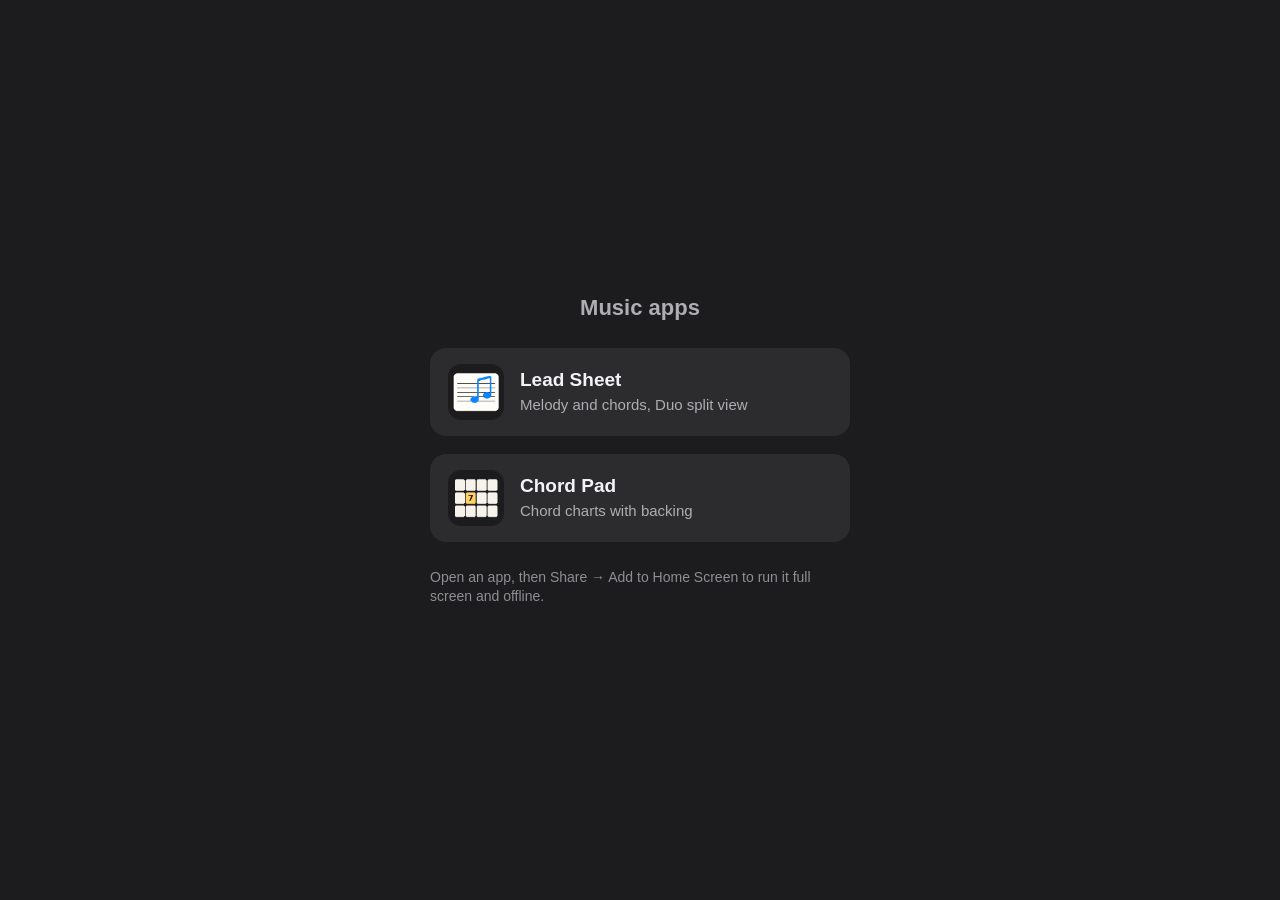
==== index.html @ 5176def5 "Lead Sheet and Chord Pad for GitHub Pages Both apps as static sites with a landing page. tools/stamp" ====
<!DOCTYPE html>
<html lang="en">
<head>
<meta charset="utf-8">
<meta name="viewport" content="width=device-width, initial-scale=1, viewport-fit=cover">
<meta name="theme-color" content="#1c1c1e">
<title>Music apps</title>
<link rel="icon" type="image/png" href="lead-sheet/icons/icon-192.png">
<style>
  :root { color-scheme: dark; }
  body { margin: 0; min-height: 100vh; background: #1c1c1e; color: #f2f2f7; font: 17px/1.4 -apple-system, BlinkMacSystemFont, "Segoe UI", sans-serif;
    display: flex; flex-direction: column; align-items: center; justify-content: center; gap: 18px;
    padding: max(24px, env(safe-area-inset-top)) 20px max(24px, env(safe-area-inset-bottom)); box-sizing: border-box; }
  h1 { font-size: 22px; font-weight: 600; margin: 0 0 6px; color: #aeaeb2; }
  a.app { display: flex; align-items: center; gap: 16px; width: min(420px, 100%); box-sizing: border-box; padding: 16px 18px;
    background: #2c2c2e; border-radius: 16px; color: inherit; text-decoration: none; }
  a.app:active { background: #3a3a3c; }
  a.app img { width: 56px; height: 56px; border-radius: 13px; }
  a.app b { display: block; font-size: 19px; }
  a.app span { color: #aeaeb2; font-size: 15px; }
  p.tip { width: min(420px, 100%); color: #8e8e93; font-size: 14px; margin: 8px 0 0; }
</style>
</head>
<body>
  <h1>Music apps</h1>
  <a class="app" href="lead-sheet/"><img src="lead-sheet/icons/icon-180.png" alt=""><div><b>Lead Sheet</b><span>Melody and chords, Duo split view</span></div></a>
  <a class="app" href="chord-pad/"><img src="chord-pad/icons/icon-180.png" alt=""><div><b>Chord Pad</b><span>Chord charts with backing</span></div></a>
  <p class="tip">Open an app, then Share → Add to Home Screen to run it full screen and offline.</p>
</body>
</html>
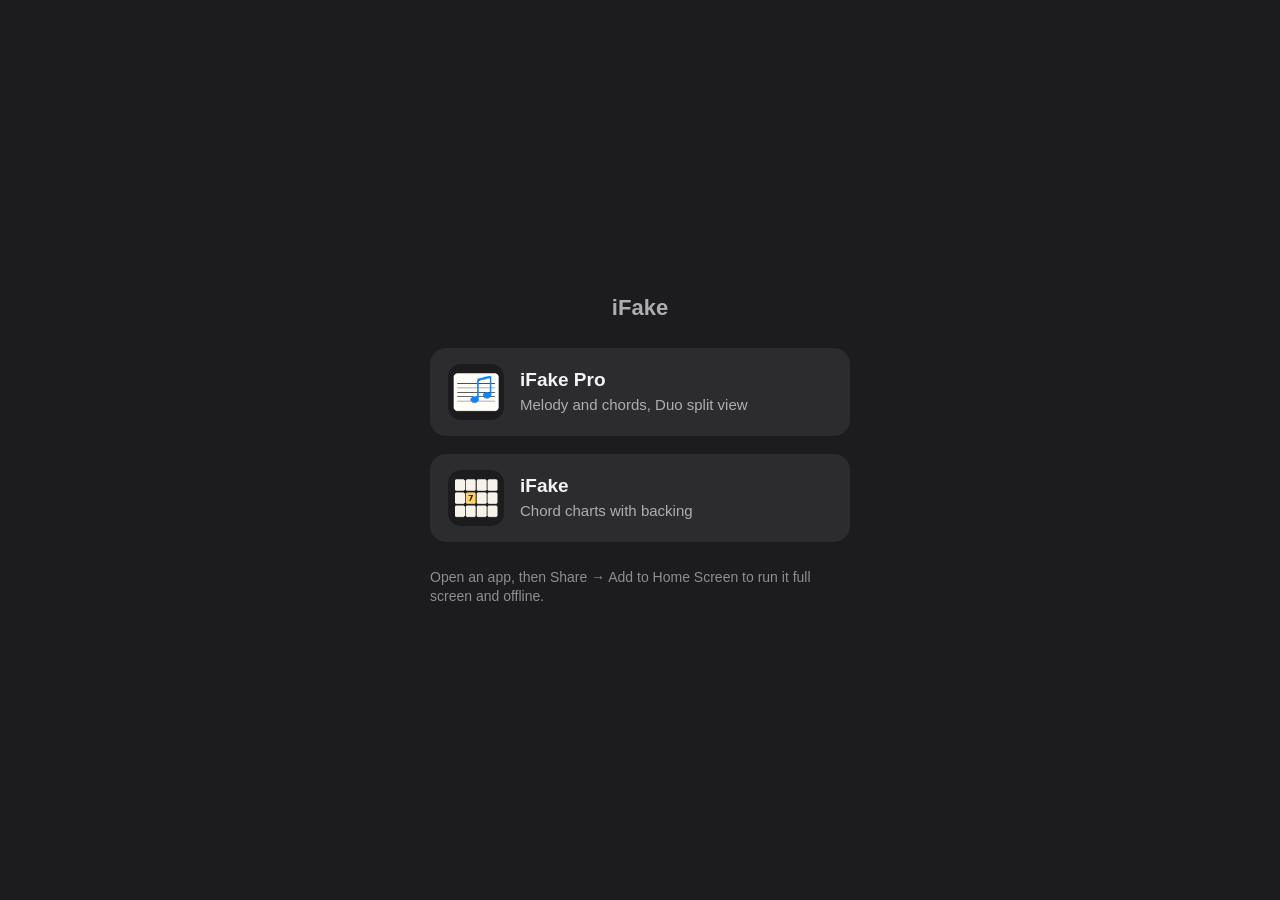
==== commit 9c075b5e: "iFake / iFake Pro names; Draft Follow per tab Chord Pad is now iFake and Lead Sheet is iFake Pro (ti" ====
--- a/index.html
+++ b/index.html
@@ -4,7 +4,7 @@
 <meta charset="utf-8">
 <meta name="viewport" content="width=device-width, initial-scale=1, viewport-fit=cover">
 <meta name="theme-color" content="#1c1c1e">
-<title>Music apps</title>
+<title>iFake</title>
 <link rel="icon" type="image/png" href="lead-sheet/icons/icon-192.png">
 <style>
   :root { color-scheme: dark; }
@@ -22,9 +22,9 @@
 </style>
 </head>
 <body>
-  <h1>Music apps</h1>
-  <a class="app" href="lead-sheet/"><img src="lead-sheet/icons/icon-180.png" alt=""><div><b>Lead Sheet</b><span>Melody and chords, Duo split view</span></div></a>
-  <a class="app" href="chord-pad/"><img src="chord-pad/icons/icon-180.png" alt=""><div><b>Chord Pad</b><span>Chord charts with backing</span></div></a>
+  <h1>iFake</h1>
+  <a class="app" href="lead-sheet/"><img src="lead-sheet/icons/icon-180.png" alt=""><div><b>iFake Pro</b><span>Melody and chords, Duo split view</span></div></a>
+  <a class="app" href="chord-pad/"><img src="chord-pad/icons/icon-180.png" alt=""><div><b>iFake</b><span>Chord charts with backing</span></div></a>
   <p class="tip">Open an app, then Share → Add to Home Screen to run it full screen and offline.</p>
 </body>
 </html>
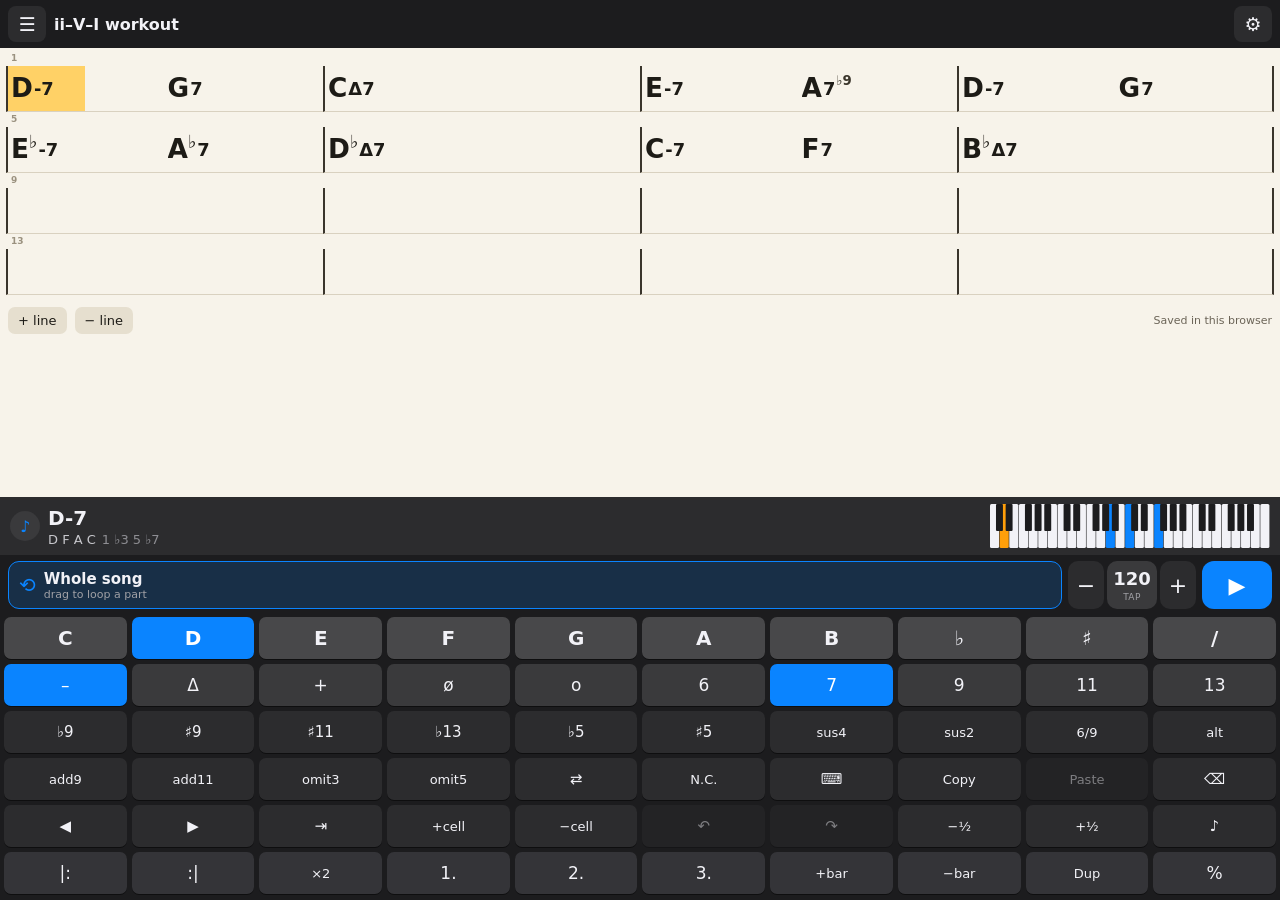
==== commit c3094769: "New addresses: iFake at the root, iFake Pro at pro/ iFake (the chord app) now opens at eversible.git" ====
--- a/index.html
+++ b/index.html
@@ -2,29 +2,82 @@
 <html lang="en">
 <head>
 <meta charset="utf-8">
-<meta name="viewport" content="width=device-width, initial-scale=1, viewport-fit=cover">
+<meta name="viewport" content="width=device-width, initial-scale=1, maximum-scale=1, user-scalable=no, viewport-fit=cover">
+<meta name="apple-mobile-web-app-capable" content="yes">
+<meta name="mobile-web-app-capable" content="yes">
+<meta name="apple-mobile-web-app-status-bar-style" content="black-translucent">
+<meta name="apple-mobile-web-app-title" content="iFake">
 <meta name="theme-color" content="#1c1c1e">
+<link rel="manifest" href="manifest.webmanifest">
+<link rel="apple-touch-icon" href="icons/icon-180.png">
+<link rel="icon" type="image/png" href="icons/icon-192.png">
 <title>iFake</title>
-<link rel="icon" type="image/png" href="lead-sheet/icons/icon-192.png">
-<style>
-  :root { color-scheme: dark; }
-  body { margin: 0; min-height: 100vh; background: #1c1c1e; color: #f2f2f7; font: 17px/1.4 -apple-system, BlinkMacSystemFont, "Segoe UI", sans-serif;
-    display: flex; flex-direction: column; align-items: center; justify-content: center; gap: 18px;
-    padding: max(24px, env(safe-area-inset-top)) 20px max(24px, env(safe-area-inset-bottom)); box-sizing: border-box; }
-  h1 { font-size: 22px; font-weight: 600; margin: 0 0 6px; color: #aeaeb2; }
-  a.app { display: flex; align-items: center; gap: 16px; width: min(420px, 100%); box-sizing: border-box; padding: 16px 18px;
-    background: #2c2c2e; border-radius: 16px; color: inherit; text-decoration: none; }
-  a.app:active { background: #3a3a3c; }
-  a.app img { width: 56px; height: 56px; border-radius: 13px; }
-  a.app b { display: block; font-size: 19px; }
-  a.app span { color: #aeaeb2; font-size: 15px; }
-  p.tip { width: min(420px, 100%); color: #8e8e93; font-size: 14px; margin: 8px 0 0; }
-</style>
+<link rel="stylesheet" href="css/app.css?v=9a8c076e7c">
 </head>
 <body>
-  <h1>iFake</h1>
-  <a class="app" href="lead-sheet/"><img src="lead-sheet/icons/icon-180.png" alt=""><div><b>iFake Pro</b><span>Melody and chords, Duo split view</span></div></a>
-  <a class="app" href="chord-pad/"><img src="chord-pad/icons/icon-180.png" alt=""><div><b>iFake</b><span>Chord charts with backing</span></div></a>
-  <p class="tip">Open an app, then Share → Add to Home Screen to run it full screen and offline.</p>
+<div id="app">
+  <header id="topbar">
+    <button class="tb" id="btn-charts" aria-label="Charts">☰</button>
+    <div id="title" role="button" tabindex="0">Untitled</div>
+    <button class="tb" id="btn-settings" aria-label="Settings">⚙︎</button>
+  </header>
+
+  <main id="chart-wrap">
+    <div id="grid" aria-label="Chord chart"></div>
+    <div id="line-tools">
+      <button id="line-add">+ line</button>
+      <button id="line-del">− line</button>
+      <span id="sync-status"></span>
+    </div>
+  </main>
+
+  <section id="info" role="button" aria-label="Hear the selected chord">
+    <span class="info-hear" aria-hidden="true">♪</span>
+    <div id="info-text">
+      <div id="info-chord">—</div>
+      <div id="info-notes"></div>
+    </div>
+    <svg id="piano" viewBox="0 0 280 44" preserveAspectRatio="none" aria-hidden="true"></svg>
+  </section>
+
+  <div id="typebar" hidden>
+    <input id="type-input" type="text" autocomplete="off" autocorrect="off" autocapitalize="off" spellcheck="false"
+           placeholder="C-7b9  or  D-7 G7 | CΔ7" enterkeyhint="done">
+    <button id="type-go">Enter</button>
+    <button id="type-close" aria-label="Close typing">✕</button>
+    <div id="type-msg"></div>
+  </div>
+
+  <div id="transport">
+    <button id="loop-chip" aria-label="Loop on or off"><span class="lc-icon">⟲</span><span class="lc-text"><span class="lc-main">Loop</span><span class="lc-sub"></span></span></button>
+    <div id="tempo">
+      <button id="tempo-down" aria-label="Slower (hold to repeat)">−</button>
+      <button id="bpm" aria-label="Tempo; tap in time to set it"><span id="bpm-val">120</span><small>TAP</small></button>
+      <button id="tempo-up" aria-label="Faster (hold to repeat)">+</button>
+    </div>
+    <button id="btn-play" aria-label="Play">▶</button>
+  </div>
+
+  <nav id="keyboard" aria-label="Chord keyboard"></nav>
+</div>
+
+<div id="toast" role="status"></div>
+
+<div class="sheet" id="sheet-settings" hidden>
+  <div class="sheet-card">
+    <div class="sheet-head"><h2>Settings</h2><button class="close" data-close>Done</button></div>
+    <div class="sheet-body" id="settings-body"></div>
+  </div>
+</div>
+
+<div class="sheet" id="sheet-charts" hidden>
+  <div class="sheet-card">
+    <div class="sheet-head"><h2>Charts</h2><button class="close" data-close>Done</button></div>
+    <div class="sheet-body" id="charts-body"></div>
+  </div>
+</div>
+
+<script type="importmap">{"imports": {"./js/app.js": "./js/app.js?v=6928fbf3bd", "./js/audio.js": "./js/audio.js?v=e46c49cd69", "./js/chords.js": "./js/chords.js?v=5fb7131653", "./js/form.js": "./js/form.js?v=8150dd6c2c", "./js/store.js": "./js/store.js?v=4769d0f668", "./js/voicing.js": "./js/voicing.js?v=e6563af0b1"}}</script>
+<script type="module" src="js/app.js?v=6928fbf3bd"></script>
 </body>
 </html>
--- a/css/app.css
+++ b/css/app.css
@@ -0,0 +1,239 @@
+:root {
+  --paper: #f7f3ea;
+  --ink: #1d1b16;
+  --ink-soft: #6b6457;
+  --rule: #d9d1c0;
+  --bar: #3a352c;
+  --sel: #ffd166;
+  --sel-range: #ffe8a8;
+  --play: #7bdcb5;
+  --kb-bg: #1c1c1e;
+  --key: #3a3a3c;
+  --key-alt: #2c2c2e;
+  --key-on: #0a84ff;
+  --key-text: #f2f2f7;
+  --accent: #0a84ff;
+  --chord-font: "Avenir Next Condensed", "Avenir Next", "Arial Narrow", system-ui, sans-serif;
+  --ui-font: -apple-system, BlinkMacSystemFont, "Segoe UI", system-ui, sans-serif;
+  --cell-h: 46px;
+}
+* { box-sizing: border-box; -webkit-tap-highlight-color: transparent; }
+html, body { margin: 0; height: 100%; background: var(--kb-bg); overscroll-behavior: none; }
+body {
+  font-family: var(--ui-font); color: var(--ink);
+  -webkit-user-select: none; user-select: none; -webkit-touch-callout: none;
+  touch-action: manipulation;
+}
+#app {
+  display: flex; flex-direction: column; height: 100vh; height: 100dvh;
+  padding: env(safe-area-inset-top) env(safe-area-inset-right) 0 env(safe-area-inset-left);
+}
+button { font: inherit; color: inherit; border: 0; background: none; cursor: pointer; }
+
+/* top bar */
+#topbar {
+  display: flex; align-items: center; gap: 4px; padding: 6px 8px; background: var(--kb-bg); color: var(--key-text);
+}
+.tb { min-width: 38px; height: 36px; border-radius: 8px; font-size: 19px; background: var(--key-alt); }
+#title { flex: 1; min-width: 0; font-weight: 600; font-size: 16px; white-space: nowrap; overflow: hidden; text-overflow: ellipsis; padding: 0 4px; }
+
+/* chart */
+#chart-wrap { flex: 1; min-height: 0; overflow-y: auto; background: var(--paper); padding: 10px 6px 6px; -webkit-overflow-scrolling: touch; }
+#grid { position: relative; display: grid; grid-template-columns: repeat(var(--cpl, 16), minmax(0, 1fr)); row-gap: 15px; padding-top: 8px; }
+.barno { position: absolute; left: 3px; top: -13px; font: 600 9px var(--ui-font); color: #9a917f; pointer-events: none; }
+.cell {
+  position: relative; height: var(--cell-h); border-bottom: 1px solid var(--rule);
+  touch-action: pan-y;
+}
+.cell.bar { border-left: 2px solid var(--bar); }
+.cell.line-end { border-right: 2px solid var(--bar); }
+.cell.sel { background: var(--sel); }
+.cell.range { background: var(--sel-range); }
+.cell.range.sel { background: var(--sel); }
+.cell.playing { background: rgba(123, 220, 181, 0.45); }
+.cell.playing::after {
+  content: ""; position: absolute; left: 0; right: 0; bottom: -1px; height: 5px; background: #2fb67c;
+}
+.cell.lp { box-shadow: inset 0 4px 0 #0a84ff; }
+.cell.lp:not(.sel):not(.range):not(.playing) { background: rgba(10, 132, 255, 0.13); }
+#loop-layer { position: absolute; inset: 0; pointer-events: none; z-index: 6; }
+#loop-layer[hidden] { display: none; }
+.lh { position: absolute; width: 26px; height: 26px; pointer-events: auto; touch-action: none; cursor: ew-resize; }
+.lh::after {
+  content: ""; position: absolute; left: 6px; top: 6px; width: 14px; height: 14px; border-radius: 50%;
+  background: #0a84ff; border: 2px solid #fff; box-shadow: 0 1px 3px rgba(0,0,0,.35); box-sizing: border-box;
+}
+.ch.cut .x, .ch.cut .b { display: none; }
+.ch.cut::after { content: "…"; font-size: 0.85em; position: relative; top: -0.45em; margin-left: 1px; color: #3b362c; }
+.ch {
+  position: absolute; left: 3px; top: 0; bottom: 0; z-index: 2; pointer-events: none;
+  display: flex; align-items: center; white-space: nowrap; overflow: hidden;
+  font-family: var(--chord-font); font-weight: 600; color: var(--ink); line-height: 1;
+}
+.ch .r { font-size: 1.55em; }
+.ch .ra { font-size: 1.05em; position: relative; top: -0.45em; }
+.ch .q { font-size: 1.05em; margin-left: 1px; }
+.ch .x { font-size: 0.78em; position: relative; top: -0.6em; margin-left: 1px; color: #3b362c; }
+.ch .b { font-size: 1.0em; margin-left: 1px; color: var(--ink-soft); }
+.ch.nc { font-style: italic; color: var(--ink-soft); }
+.ch.err { color: #c0392b; }
+#line-tools { display: flex; gap: 8px; align-items: center; padding: 12px 2px 4px; }
+#line-tools button { font-size: 13px; padding: 6px 10px; border-radius: 7px; background: #e6dfcf; color: var(--ink); }
+#sync-status { margin-left: auto; font-size: 11px; color: var(--ink-soft); }
+#sync-status.warn { color: #c0392b; font-weight: 600; }
+
+/* info strip */
+#info {
+  display: flex; align-items: center; gap: 8px; padding: 6px 10px; background: #2c2c2e; color: var(--key-text); min-height: 58px;
+}
+#info-text { flex: 1; min-width: 0; }
+#info { cursor: pointer; touch-action: manipulation; transition: background 0.12s; }
+#info.pressed, #info:active { background: #3a3a3c; }
+.info-hear {
+  flex-shrink: 0; width: 30px; height: 30px; border-radius: 50%; background: #3a3a3c; color: #0a84ff;
+  display: flex; align-items: center; justify-content: center; font-size: 16px;
+}
+#info.pressed .info-hear { background: #0a84ff; color: #fff; }
+#info-chord { font-family: var(--chord-font); font-weight: 600; font-size: 20px; white-space: nowrap; overflow: hidden; text-overflow: ellipsis; }
+#info-notes { font-size: 13px; color: #c7c7cc; white-space: nowrap; overflow: hidden; text-overflow: ellipsis; margin-top: 2px; }
+#info-notes .iv { color: #8e8e93; margin-left: 6px; }
+#piano { width: 46%; max-width: 280px; height: 44px; flex-shrink: 0; }
+
+/* text entry */
+#typebar { display: flex; flex-wrap: wrap; gap: 6px; padding: 6px 8px; background: #2c2c2e; }
+#typebar[hidden] { display: none; }
+#type-input {
+  flex: 1; min-width: 0; height: 38px; border-radius: 8px; border: 0; padding: 0 10px;
+  font-size: 16px; background: #f2f2f7; color: #000; -webkit-user-select: text; user-select: text;
+}
+#type-go { height: 38px; padding: 0 14px; border-radius: 8px; background: var(--accent); color: #fff; font-weight: 600; }
+#type-close { height: 38px; width: 38px; border-radius: 8px; background: #3a3a3c; color: #f2f2f7; font-size: 15px; }
+body.typing #keyboard, body.typing #transport { display: none; }
+
+/* transport strip (thumb zone, above the keyboard) */
+#transport { display: flex; align-items: center; gap: 6px; padding: 6px 8px 2px; background: var(--kb-bg); color: var(--key-text); }
+#loop-chip {
+  flex: 1; min-width: 0; height: 48px; border-radius: 11px; background: #2c2c2e; border: 1px solid #48484a;
+  display: flex; align-items: center; gap: 8px; padding: 0 10px; text-align: left; color: #c7c7cc;
+}
+#loop-chip.on { background: rgba(10, 132, 255, 0.18); border-color: #0a84ff; color: #f2f2f7; }
+#loop-chip .lc-icon { font-size: 20px; color: #8e8e93; }
+#loop-chip.on .lc-icon { color: #0a84ff; }
+#loop-chip .lc-text { display: flex; flex-direction: column; min-width: 0; }
+#loop-chip .lc-main { font: 600 15px var(--ui-font); white-space: nowrap; overflow: hidden; text-overflow: ellipsis; }
+#loop-chip .lc-sub { font-size: 11px; color: #a1a1a6; white-space: nowrap; overflow: hidden; text-overflow: ellipsis; }
+#tempo { display: flex; align-items: center; gap: 3px; }
+#tempo-down, #tempo-up { height: 48px; min-width: 36px; border-radius: 10px; background: #2c2c2e; font-size: 22px; touch-action: none; }
+#bpm {
+  height: 48px; min-width: 50px; border-radius: 10px; background: #3a3a3c; display: flex; flex-direction: column;
+  align-items: center; justify-content: center; line-height: 1; font: 600 18px var(--ui-font); touch-action: none;
+}
+#bpm small { font-size: 9px; font-weight: 500; color: #a1a1a6; margin-top: 3px; letter-spacing: 0.05em; }
+#bpm:active { background: #48484a; }
+#btn-play { width: 70px; height: 48px; border-radius: 12px; background: var(--accent); color: #fff; font-size: 22px; touch-action: none; }
+#btn-play.on { background: #ff453a; }
+#type-msg { width: 100%; font-size: 12px; color: #c7c7cc; min-height: 14px; }
+#type-msg.err { color: #ff6961; }
+
+/* keyboard */
+#keyboard {
+  background: var(--kb-bg); padding: 6px 4px calc(6px + env(safe-area-inset-bottom));
+  display: grid; grid-template-columns: repeat(10, minmax(0, 1fr)); gap: 5px;
+}
+.key {
+  height: 42px; border-radius: 7px; background: var(--key); color: var(--key-text);
+  font-size: 17px; font-weight: 500; display: flex; align-items: center; justify-content: center;
+  box-shadow: 0 1px 0 rgba(0,0,0,0.5); padding: 0; overflow: hidden; white-space: nowrap;
+}
+.key.alt { background: var(--key-alt); font-size: 15px; }
+.key.root { font-family: var(--chord-font); font-weight: 700; font-size: 20px; background: #48484a; }
+.key.small { font-size: 13px; }
+.key.on { background: var(--key-on); color: #fff; }
+.key.on.implied { background: #2b5f99; color: #d6e8ff; box-shadow: inset 0 0 0 1.5px #0a84ff; }  /* 7 added by Δ, ø or alt */
+.key.dim { opacity: 0.45; }
+.key:active, .key.pressed { filter: brightness(1.35); }
+
+/* toast */
+#toast {
+  position: fixed; left: 50%; top: calc(56px + env(safe-area-inset-top)); transform: translateX(-50%);
+  background: rgba(28,28,30,0.92); color: #fff; padding: 8px 14px; border-radius: 10px; font-size: 14px;
+  opacity: 0; transition: opacity 0.18s; pointer-events: none; z-index: 50; max-width: 90vw; text-align: center;
+}
+#toast.show { opacity: 1; }
+
+/* sheets */
+.sheet { position: fixed; inset: 0; background: rgba(0,0,0,0.45); z-index: 40; display: flex; align-items: flex-end; justify-content: center; }
+.sheet[hidden] { display: none; }
+.sheet-card {
+  width: 100%; max-width: 560px; max-height: 88dvh; background: #f2f2f7; color: #000; border-radius: 14px 14px 0 0;
+  display: flex; flex-direction: column; padding-bottom: env(safe-area-inset-bottom);
+}
+.sheet-head { display: flex; align-items: center; padding: 12px 14px 6px; }
+.sheet-head h2 { margin: 0; font-size: 18px; flex: 1; }
+.sheet-head .close { color: var(--accent); font-weight: 600; font-size: 16px; padding: 6px; }
+.sheet-body { overflow-y: auto; padding: 4px 14px 18px; -webkit-user-select: text; user-select: text; }
+.group { background: #fff; border-radius: 10px; margin: 10px 0; padding: 2px 12px; }
+.group h3 { margin: 12px 0 4px; font-size: 12px; text-transform: uppercase; letter-spacing: 0.04em; color: #6e6e73; font-weight: 600; }
+.row { display: flex; align-items: center; gap: 10px; min-height: 44px; border-bottom: 1px solid #e5e5ea; }
+.row:last-child { border-bottom: 0; }
+.row label { flex: 1; font-size: 15px; }
+.row select, .row input[type=number], .row input[type=text] {
+  font-size: 16px; border: 1px solid #d1d1d6; border-radius: 8px; padding: 6px 8px; background: #fff; max-width: 60%;
+}
+.row input[type=range] { width: 45%; }
+.row .val { font-size: 13px; color: #6e6e73; min-width: 34px; text-align: right; }
+.btn { background: var(--accent); color: #fff; border-radius: 9px; padding: 9px 14px; font-weight: 600; font-size: 15px; }
+.btn.secondary { background: #e5e5ea; color: #000; }
+.btn.danger { background: #ff3b30; }
+.chart-item { display: flex; align-items: center; gap: 8px; min-height: 48px; border-bottom: 1px solid #e5e5ea; }
+.chart-item .name { flex: 1; font-size: 16px; }
+.chart-item.current .name { font-weight: 700; }
+.chart-item button { font-size: 13px; padding: 6px 9px; border-radius: 7px; background: #e5e5ea; }
+textarea.io { width: 100%; min-height: 120px; font: 13px ui-monospace, Menlo, monospace; border-radius: 8px; border: 1px solid #d1d1d6; padding: 8px; }
+.hint { font-size: 12px; color: #6e6e73; margin: 6px 0; }
+.btn-row { display: flex; flex-wrap: wrap; gap: 8px; margin: 10px 0; }
+
+/* phone landscape: chart on the left, keyboard on the right */
+@media (max-height: 560px) and (orientation: landscape) {
+  :root { --cell-h: 38px; }
+  #app {
+    display: grid; grid-template-columns: minmax(0, 1fr) minmax(300px, 42%);
+    grid-template-rows: auto minmax(0, 1fr) auto auto auto;
+    grid-template-areas: "top top" "chart kb" "info kb" "type kb" "transport kb";
+    padding-bottom: env(safe-area-inset-bottom);
+  }
+  #topbar { grid-area: top; }
+  #chart-wrap { grid-area: chart; }
+  #info { grid-area: info; min-height: 44px; padding: 2px 10px; }
+  #typebar { grid-area: type; }
+  #transport { grid-area: transport; padding-bottom: 6px; }
+  #loop-chip, #tempo-down, #tempo-up, #bpm, #btn-play { height: 42px; }
+  #keyboard { grid-area: kb; grid-auto-rows: 1fr; align-content: stretch; gap: 4px; padding: 4px; }
+  .key { height: 100%; min-height: 34px; font-size: 14px; }
+  .key.root { font-size: 17px; }
+  .key.small { font-size: 11px; }
+  #piano { height: 36px; width: 40%; }
+}
+
+/* compact gesture list in Settings */
+.howto { display: grid; grid-template-columns: auto 1fr; gap: 6px 12px; margin: 6px 0 12px; font-size: 13px; }
+.howto dt { font-weight: 600; color: #1c1c1e; white-space: nowrap; }
+.howto dd { margin: 0; color: #6e6e73; }
+
+/* form keys and repeat signs */
+.key.form { background: #343438; }
+.key.form.on { background: var(--key-on); }
+.cell.rep-start { border-left: 4px solid var(--bar); }
+.cell.rep-end { border-right: 4px solid var(--bar); }
+.rs, .re { position: absolute; top: 0; bottom: 0; width: 5px; pointer-events: none; z-index: 3;
+  background: radial-gradient(circle, var(--bar) 1.7px, transparent 2.1px) 0 36% / 5px 5px no-repeat,
+              radial-gradient(circle, var(--bar) 1.7px, transparent 2.1px) 0 64% / 5px 5px no-repeat; }
+.rs { left: 2px; }
+.re { right: 2px; }
+.cell.rep-start .ch { left: 9px; }
+.rtimes { position: absolute; right: 1px; top: -13px; font: 700 9px var(--ui-font); color: var(--bar); pointer-events: none; }
+.volta {
+  position: absolute; left: 2px; top: -13px; height: 11px; z-index: 3; pointer-events: none;
+  border-left: 1.5px solid var(--bar); border-top: 1.5px solid var(--bar); padding-left: 3px;
+  font: 700 9px var(--ui-font); line-height: 10px; color: var(--bar);
+}
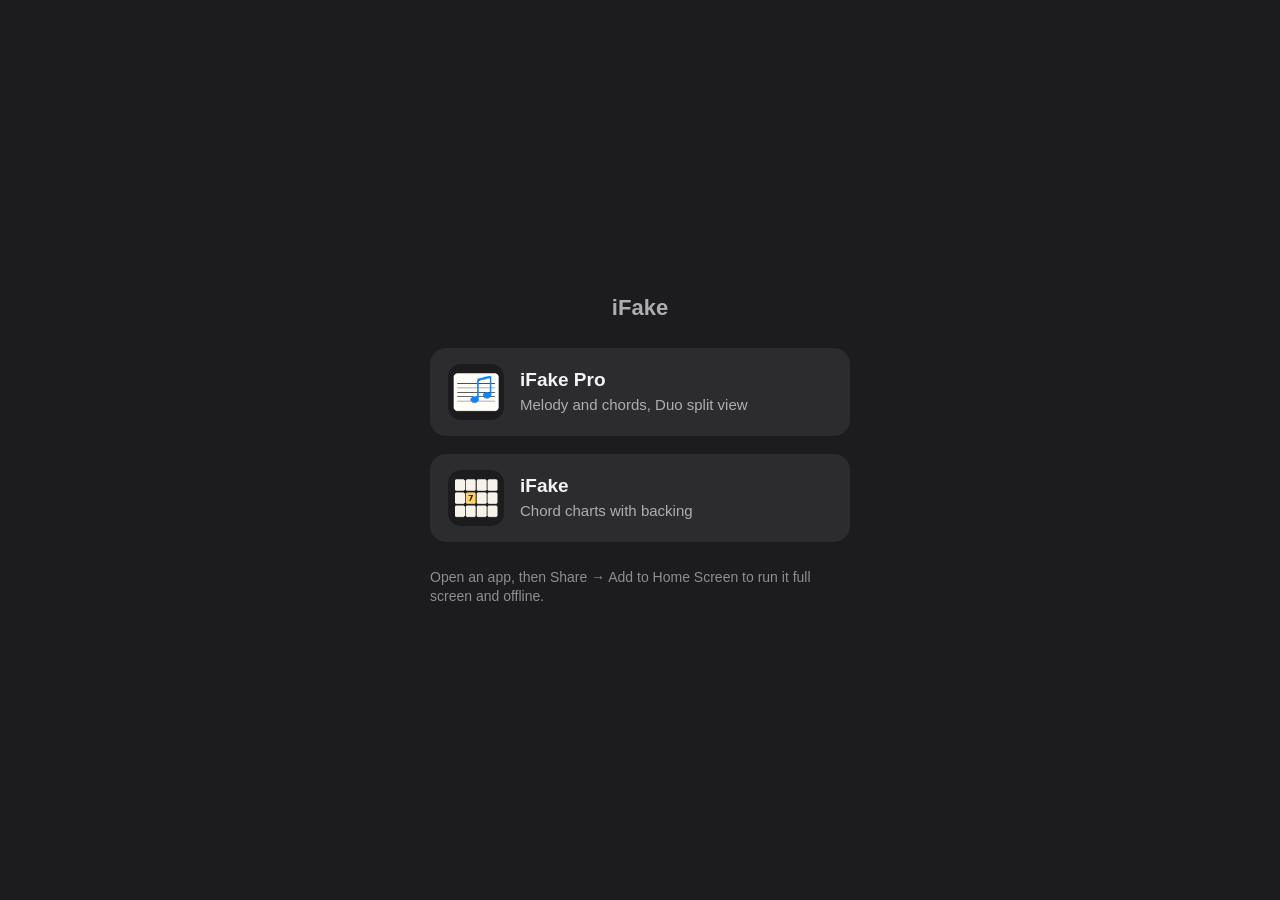
==== commit 853d268c: "Addresses: ifake/ifake and ifake/ifake-pro iFake moves to ifake/ and iFake Pro to ifake-pro/; the ro" ====
--- a/index.html
+++ b/index.html
@@ -2,82 +2,29 @@
 <html lang="en">
 <head>
 <meta charset="utf-8">
-<meta name="viewport" content="width=device-width, initial-scale=1, maximum-scale=1, user-scalable=no, viewport-fit=cover">
-<meta name="apple-mobile-web-app-capable" content="yes">
-<meta name="mobile-web-app-capable" content="yes">
-<meta name="apple-mobile-web-app-status-bar-style" content="black-translucent">
-<meta name="apple-mobile-web-app-title" content="iFake">
+<meta name="viewport" content="width=device-width, initial-scale=1, viewport-fit=cover">
 <meta name="theme-color" content="#1c1c1e">
-<link rel="manifest" href="manifest.webmanifest">
-<link rel="apple-touch-icon" href="icons/icon-180.png">
-<link rel="icon" type="image/png" href="icons/icon-192.png">
 <title>iFake</title>
-<link rel="stylesheet" href="css/app.css?v=9a8c076e7c">
+<link rel="icon" type="image/png" href="ifake-pro/icons/icon-192.png">
+<style>
+  :root { color-scheme: dark; }
+  body { margin: 0; min-height: 100vh; background: #1c1c1e; color: #f2f2f7; font: 17px/1.4 -apple-system, BlinkMacSystemFont, "Segoe UI", sans-serif;
+    display: flex; flex-direction: column; align-items: center; justify-content: center; gap: 18px;
+    padding: max(24px, env(safe-area-inset-top)) 20px max(24px, env(safe-area-inset-bottom)); box-sizing: border-box; }
+  h1 { font-size: 22px; font-weight: 600; margin: 0 0 6px; color: #aeaeb2; }
+  a.app { display: flex; align-items: center; gap: 16px; width: min(420px, 100%); box-sizing: border-box; padding: 16px 18px;
+    background: #2c2c2e; border-radius: 16px; color: inherit; text-decoration: none; }
+  a.app:active { background: #3a3a3c; }
+  a.app img { width: 56px; height: 56px; border-radius: 13px; }
+  a.app b { display: block; font-size: 19px; }
+  a.app span { color: #aeaeb2; font-size: 15px; }
+  p.tip { width: min(420px, 100%); color: #8e8e93; font-size: 14px; margin: 8px 0 0; }
+</style>
 </head>
 <body>
-<div id="app">
-  <header id="topbar">
-    <button class="tb" id="btn-charts" aria-label="Charts">☰</button>
-    <div id="title" role="button" tabindex="0">Untitled</div>
-    <button class="tb" id="btn-settings" aria-label="Settings">⚙︎</button>
-  </header>
-
-  <main id="chart-wrap">
-    <div id="grid" aria-label="Chord chart"></div>
-    <div id="line-tools">
-      <button id="line-add">+ line</button>
-      <button id="line-del">− line</button>
-      <span id="sync-status"></span>
-    </div>
-  </main>
-
-  <section id="info" role="button" aria-label="Hear the selected chord">
-    <span class="info-hear" aria-hidden="true">♪</span>
-    <div id="info-text">
-      <div id="info-chord">—</div>
-      <div id="info-notes"></div>
-    </div>
-    <svg id="piano" viewBox="0 0 280 44" preserveAspectRatio="none" aria-hidden="true"></svg>
-  </section>
-
-  <div id="typebar" hidden>
-    <input id="type-input" type="text" autocomplete="off" autocorrect="off" autocapitalize="off" spellcheck="false"
-           placeholder="C-7b9  or  D-7 G7 | CΔ7" enterkeyhint="done">
-    <button id="type-go">Enter</button>
-    <button id="type-close" aria-label="Close typing">✕</button>
-    <div id="type-msg"></div>
-  </div>
-
-  <div id="transport">
-    <button id="loop-chip" aria-label="Loop on or off"><span class="lc-icon">⟲</span><span class="lc-text"><span class="lc-main">Loop</span><span class="lc-sub"></span></span></button>
-    <div id="tempo">
-      <button id="tempo-down" aria-label="Slower (hold to repeat)">−</button>
-      <button id="bpm" aria-label="Tempo; tap in time to set it"><span id="bpm-val">120</span><small>TAP</small></button>
-      <button id="tempo-up" aria-label="Faster (hold to repeat)">+</button>
-    </div>
-    <button id="btn-play" aria-label="Play">▶</button>
-  </div>
-
-  <nav id="keyboard" aria-label="Chord keyboard"></nav>
-</div>
-
-<div id="toast" role="status"></div>
-
-<div class="sheet" id="sheet-settings" hidden>
-  <div class="sheet-card">
-    <div class="sheet-head"><h2>Settings</h2><button class="close" data-close>Done</button></div>
-    <div class="sheet-body" id="settings-body"></div>
-  </div>
-</div>
-
-<div class="sheet" id="sheet-charts" hidden>
-  <div class="sheet-card">
-    <div class="sheet-head"><h2>Charts</h2><button class="close" data-close>Done</button></div>
-    <div class="sheet-body" id="charts-body"></div>
-  </div>
-</div>
-
-<script type="importmap">{"imports": {"./js/app.js": "./js/app.js?v=6928fbf3bd", "./js/audio.js": "./js/audio.js?v=e46c49cd69", "./js/chords.js": "./js/chords.js?v=5fb7131653", "./js/form.js": "./js/form.js?v=8150dd6c2c", "./js/store.js": "./js/store.js?v=4769d0f668", "./js/voicing.js": "./js/voicing.js?v=e6563af0b1"}}</script>
-<script type="module" src="js/app.js?v=6928fbf3bd"></script>
+  <h1>iFake</h1>
+  <a class="app" href="ifake-pro/"><img src="ifake-pro/icons/icon-180.png" alt=""><div><b>iFake Pro</b><span>Melody and chords, Duo split view</span></div></a>
+  <a class="app" href="ifake/"><img src="ifake/icons/icon-180.png" alt=""><div><b>iFake</b><span>Chord charts with backing</span></div></a>
+  <p class="tip">Open an app, then Share → Add to Home Screen to run it full screen and offline.</p>
 </body>
 </html>
